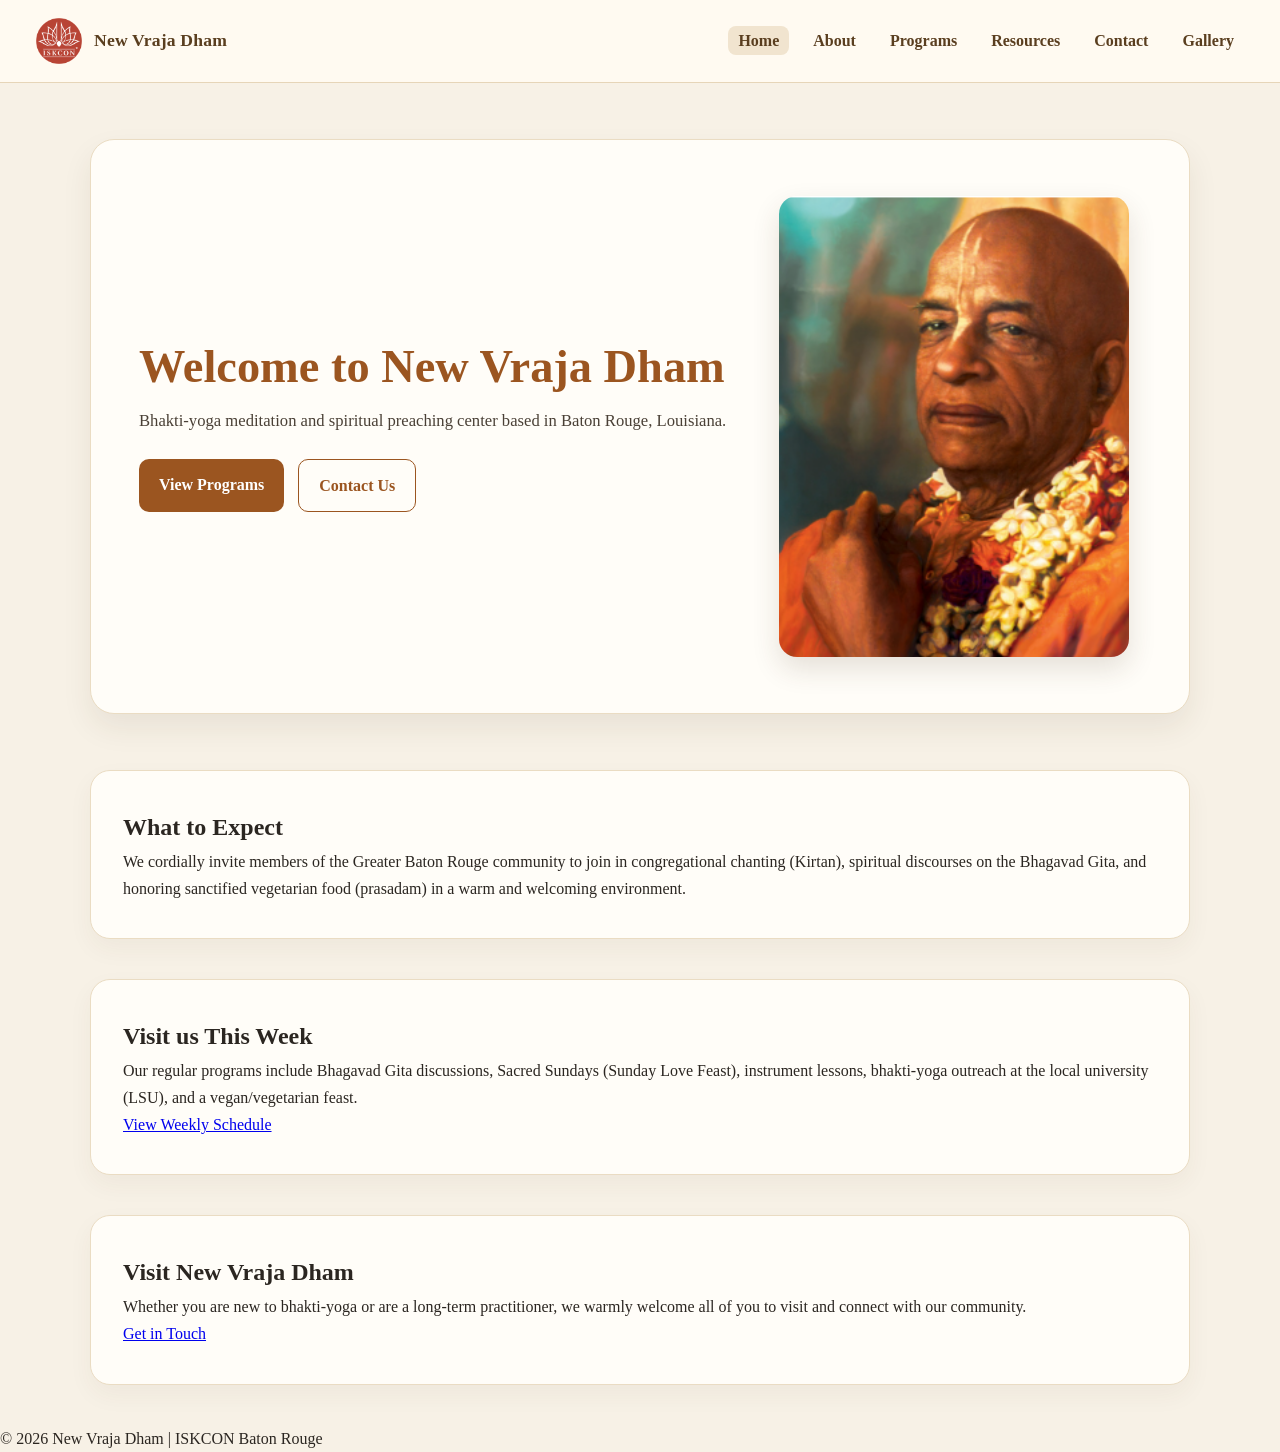
==== index.html @ 1f3022a8 "final" ====
<!DOCTYPE html>
<html lang="en">

<head>
  <meta charset="utf-8">
  <meta name="viewport" content="width=device-width, initial-scale=1.0">
  <title>New Vraja Dham | ISKCON Baton Rouge</title>
  <meta name="description" content="New Vraja Dham is an ISKCON temple and bhakti-yoga meditation center in Baton Rouge, Louisiana, offering kirtan, Bhagavad Gita discussions, prasadam, spiritual education, and community programs.">
  <meta property="og:title" content="New Vraja Dham | ISKCON Baton Rouge">
  <meta property="og:description" content="Bhakti-yoga meditation, kirtan, Bhagavad Gita discussions, prasadam, and spiritual community in Baton Rouge, Louisiana.">
  <meta property="og:type" content="website">
  <meta name="author" content="New Vraja Dham">
  <link href="https://fonts.googleapis.com/css2?family=Mukta:wght@400;600;700&display=swap" rel="stylesheet">
  <link rel="stylesheet" href="styles.css">
</head>

<body>
  <header>
    <nav class="navbar">
      <div class="logo">
        <img src="images/logo.png" alt="ISKCON logo">
        <span>New Vraja Dham</span>
      </div>
      <ul class="nav-links">
        <li><a href="index.html" class="active">Home</a></li>
        <li><a href="about.html">About</a></li>
        <li><a href="programs.html">Programs</a></li>
        <li><a href="resources.html">Resources</a></li>
        <li><a href="contact.html">Contact</a></li>
        <li><a href="gallery.html">Gallery</a></li>
      </ul>
    </nav>
  </header>

  <main>
    <section class="hero">
        <div class="hero-text">
            <h1>Welcome to New Vraja Dham</h1>
            <p>
                Bhakti-yoga meditation and spiritual preaching 
                center based in Baton Rouge, Louisiana.
            </p>
            <div class="hero-buttons">
                <a href="programs.html">View Programs</a>
                <a href="contact.html">Contact Us</a>
            </div>
        </div>
        <div class="hero-image">
            <img
                src="images/srila-prabhupada.png"
                alt="A.C. Bhaktivedanta Swami Srila Prabhupada"
            >
        </div>
    </section>
    <section class="welcome-section">
        <h2>What to Expect</h2>
        <p>
            We cordially invite members of the Greater Baton Rouge 
            community to join in congregational chanting (Kirtan), 
            spiritual discourses on the Bhagavad Gita, and honoring 
            sanctified vegetarian food (prasadam) in a warm and welcoming
            environment.
        </p>
    </section>
    <section class="schedule-preview">
        <h2>Visit us This Week</h2>
        <p>
            Our regular programs include Bhagavad Gita discussions,
            Sacred Sundays (Sunday Love Feast), instrument lessons,
            bhakti-yoga outreach at the local university (LSU), and
            a vegan/vegetarian feast.
        </p>
        <a href="programs.html">View Weekly Schedule</a>
    </section>
    <section class="visit-section">
        <h2>Visit New Vraja Dham</h2>
        <p>
            Whether you are new to bhakti-yoga or are a long-term
            practitioner, we warmly welcome all of you to visit and
            connect with our community.
        </p>
        <a href="contact.html">Get in Touch</a>
    </section>
  </main>

  <footer>
    <p>
      © 2026 New Vraja Dham | ISKCON Baton Rouge
    </p>
  </footer>

</body>
</html>
---- styles.css ----
* {
    margin: 0;
    padding: 0;
    box-sizing: border-box;
}

body {
    font-family: 'Verdana', 'sans-serif';
    background-color: #f7f1e6;
    color: #2b2621;
    line-height: 1.7;
    min-height: 100vh;
    display: flex;
    flex-direction: column;
}

.navbar {
    display: flex;
    justify-content: space-between;
    align-items: center;
    background-color: #fffaf1;
    padding: 18px 36px;
    border-bottom: 1px solid #e6d5b8;
}

.logo {
    display: flex;
    align-items: center;
    gap: 12px;
}

.logo img {
    width: 46px;
    height: 46px;
    object-fit: contain;
}

.logo span {
    color: #5a3e1f;
    font-size: 1.1rem;
    font-weight: 700;
    letter-spacing: 0.2px;
}

.navbar ul {
    list-style: none;
    display: flex;
    gap: 14px;
}

.navbar a {
    color: #5a3e1f;
    text-decoration: none;
    font-weight: 600;
    padding: 6px 10px;
    border-radius: 8px;
    transition: background-color 0.2s ease;
}

.navbar a:hover,
.navbar a.active {
    background-color: #f1e4cf;
}

.hero {
  display: flex;
  align-items: center;
  justify-content: space-between;
  gap: 40px;
  max-width: 1100px;
  margin: 56px auto;
  padding: 56px 48px;
  background-color: #fffdf8;
  border: 1px solid #eadcc3;
  border-radius: 24px;
  box-shadow: 0 14px 30px rgba(70, 52, 30, 0.08);
}

.hero-text h1 {
    font-size: 2.9rem;
    color: #9b5520;
    margin-bottom: 14px;
    line-height: 1.12;
}

.hero-text p {
    max-width: 600px;
    font-size: 1.04rem;
    color: #4a4036;
}

.hero-image {
    flex: 1;
    display: flex;
    flex-direction: column;
    align-items: center;
    text-align: center;
}

.hero-image img {
    width: 100%;
    max-width: 350px;
    border-radius: 18px;
    box-shadow: 0 12px 28px rgba(70, 52, 30, 0.14);
}

.image-caption {
    margin-top: 12px;
    max-width: 280px;
    color: #6a5744;
    font-size: 0.92rem;
    line-height: 1.45;
    font-style: italic;
}

.hero-buttons {
    display: flex;
    gap: 14px;
    margin-top: 24px;
}

.hero-buttons a {
    text-decoration: none;
    padding: 12px 20px;
    border-radius: 10px;
    font-weight: 600;
    transition: all 0.2s ease;
}

.hero-buttons a:first-child {
    background-color: #9b5520;
    color: white;
}

.hero-buttons a:last-child {
    border: 1px solid #9b5520;
    color: #9b5520;
}

.hero-buttons a:first-child:hover,
.hero-buttons a:first-child:focus {
  background-color: #7f4518;
}

.hero-buttons a:last-child:hover,
.hero-buttons a:last-child:focus {
  background-color: #f7e8d6;
}

.hero-buttons a:focus {
  outline: 3px solid #d6a35d;
  outline-offset: 3px;
}

.hero-buttons a:active {
  transform: translateY(1px);
}

main {
    flex: 1;
    width: min(100% - 32px, 1100px);
    margin: 0 auto;
}

.page-intro,
.about-section,
.schedule-section,
.visitor-info,
.resources-section,
.contact-info,
.contact-form-section,
.gallery-section,
.welcome-section,
.schedule-preview,
.visit-section {
    margin: 40px 0;
    padding: 36px 32px;
    background-color: #fffdf8;
    border: 1px solid #eadcc3;
    border-radius: 20px;
    box-shadow: 0 10px 24px rgba(70, 52, 30, 0.05);
}

.page-intro {
    text-align: center;
}

.page-intro h1 {
    color: #9b5520;
    font-size: 2.4rem;
    margin-bottom: 12px;
}

.page-intro p {
    max-width: 720px;
    margin: 0 auto;
    color: #4a4036;
}

table {
    width: 100%;
    border-collapse: collapse;
    margin-top: 24px;
}

caption {
    font-size: 1.1rem;
    font-weight: 700;
    color: #9b5520;
    margin-bottom: 16px;
}

th,
td {
    padding: 14px;
    text-align: left;
    border: 1px solid #eadcc3;
}

th {
    background-color: #f3e6d2;
    color: #5a3e1f;
}

tbody:nth-child(even) {
    background-color: #fffaf2;
}

.contact-form form {
    display: flex;
    flex-direction: column;
    gap: 14px;
    margin-top: 20px;
}

.contact-form label {
    font-weight: 600;
    color: #5a3e1f;
}

.contact-form input,
.contact-form textarea {
    width: 100%;
    padding: 12px 14px;
    border: 1px solid #d8c4a5;
    border-radius: 10px;
    font: inherit;
    color: #2b2621;
    background-color: #fffaf1;
}

.contact-form input:focus,
.contact-form textarea:focus {
  outline: 3px solid #d6a35d;
  border-color: #9b5520;
}

.contact-form textarea {
    resize: vertical;
}

.contact-form {
    align-self: flex-start;
    padding: 12px 22px;
    border: none;
    border-radius: 10px;
    background-color: #9b5520;
    color: white;
    font: inherit;
    font-weight: 600;
    cursor: pointer;
}

.contact-form button:hover,
.contact-form button:focus {
    background-color: #7f4518;
}
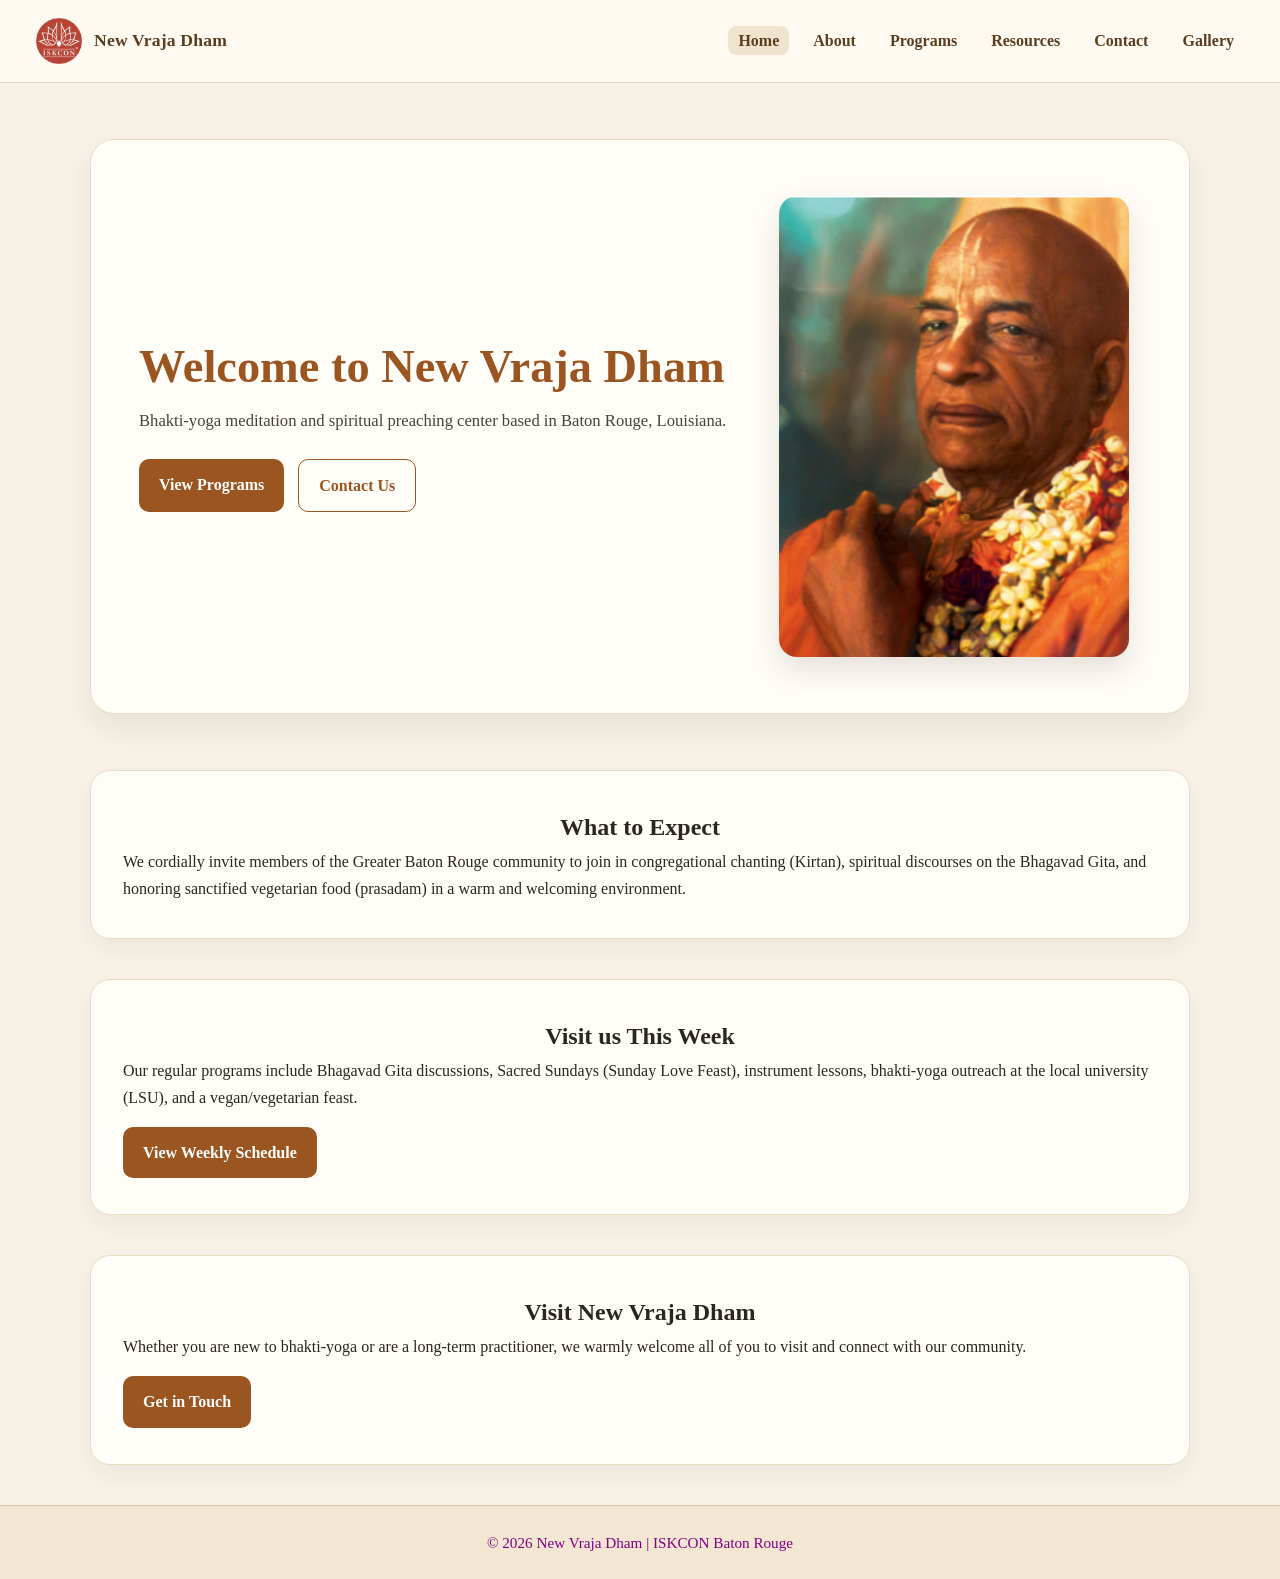
==== commit ddbf64fd: "final" ====
--- a/index.html
+++ b/index.html
@@ -53,7 +53,7 @@
         </div>
     </section>
     <section class="welcome-section">
-        <h2>What to Expect</h2>
+        <h2 align="center">What to Expect</h2>
         <p>
             We cordially invite members of the Greater Baton Rouge 
             community to join in congregational chanting (Kirtan), 
@@ -63,7 +63,7 @@
         </p>
     </section>
     <section class="schedule-preview">
-        <h2>Visit us This Week</h2>
+        <h2 align="center">Visit us This Week</h2>
         <p>
             Our regular programs include Bhagavad Gita discussions,
             Sacred Sundays (Sunday Love Feast), instrument lessons,
@@ -73,7 +73,7 @@
         <a href="programs.html">View Weekly Schedule</a>
     </section>
     <section class="visit-section">
-        <h2>Visit New Vraja Dham</h2>
+        <h2 align="center">Visit New Vraja Dham</h2>
         <p>
             Whether you are new to bhakti-yoga or are a long-term
             practitioner, we warmly welcome all of you to visit and
--- a/styles.css
+++ b/styles.css
@@ -156,6 +156,66 @@
   transform: translateY(1px);
 }
 
+.schedule-preview a,
+.visit-section a {
+  display: inline-block;
+  margin-top: 16px;
+  padding: 12px 20px;
+  background-color: #9b5520;
+  color: white;
+  text-decoration: none;
+  font-weight: 600;
+  border-radius: 10px;
+  transition: all 0.2s ease;
+}
+
+.schedule-preview a:hover,
+.visit-section a:hover,
+.schedule-preview a:focus,
+.visit-section a:focus {
+  background-color: #7f4518;
+}
+
+.schedule-preview a:focus,
+.visit-section a:focus {
+  outline: 3px solid #d6a35d;
+  outline-offset: 3px;
+}
+
+.about-nav {
+  margin: 24px auto;
+  max-width: 1100px;
+}
+
+.about-nav ul {
+  list-style: none;
+  display: flex;
+  flex-wrap: wrap;
+  gap: 12px;
+}
+
+.about-nav a {
+  display: inline-block;
+  padding: 10px 16px;
+  text-decoration: none;
+  color: #9b5520;
+  background-color: #fffdf8;
+  border: 1px solid #eadcc3;
+  border-radius: 10px;
+  font-weight: 600;
+  transition: all 0.2s ease;
+}
+
+.about-nav a:hover,
+.about-nav a:focus {
+  background-color: #f3e6d2;
+}
+
+.about-nav a:focus {
+  outline: 3px solid #d6a35d;
+  outline-offset: 3px;
+}
+
 main {
     flex: 1;
     width: min(100% - 32px, 1100px);
@@ -164,6 +224,7 @@
 
 .page-intro,
 .about-section,
+.daily-programs,
 .schedule-section,
 .visitor-info,
 .resources-section,
@@ -181,6 +242,11 @@
     box-shadow: 0 10px 24px rgba(70, 52, 30, 0.05);
 }
 
+.daily-programs h2,
+.schedule-section h2 {
+    margin-bottom: 24px;
+}
+
 .page-intro {
     text-align: center;
 }
@@ -204,15 +270,15 @@
 }
 
 caption {
-    font-size: 1.1rem;
+    font-size: 1.25rem;
     font-weight: 700;
     color: #9b5520;
-    margin-bottom: 16px;
+    margin-bottom: 18px;
 }
 
 th,
 td {
-    padding: 14px;
+    padding: 18px 14px;
     text-align: left;
     border: 1px solid #eadcc3;
 }
@@ -274,4 +340,29 @@
 .contact-form button:hover,
 .contact-form button:focus {
     background-color: #7f4518;
+}
+
+.contact-info a {
+  color: #1c6ed8;
+  text-decoration: none;
+  font-weight: 600;
+}
+
+.contact-info a:hover {
+  text-decoration: underline;
+}
+
+.contact-info a:focus {
+  outline: 3px solid #d6a35d;
+  outline-offset: 2px;
+}
+
+footer {
+  margin-top: auto;
+  padding: 24px;
+  text-align: center;
+  background-color: #f3e6d2;
+  border-top: 1px solid #d8c4a5;
+  color: purple;
+  font-size: 0.95rem;
 }
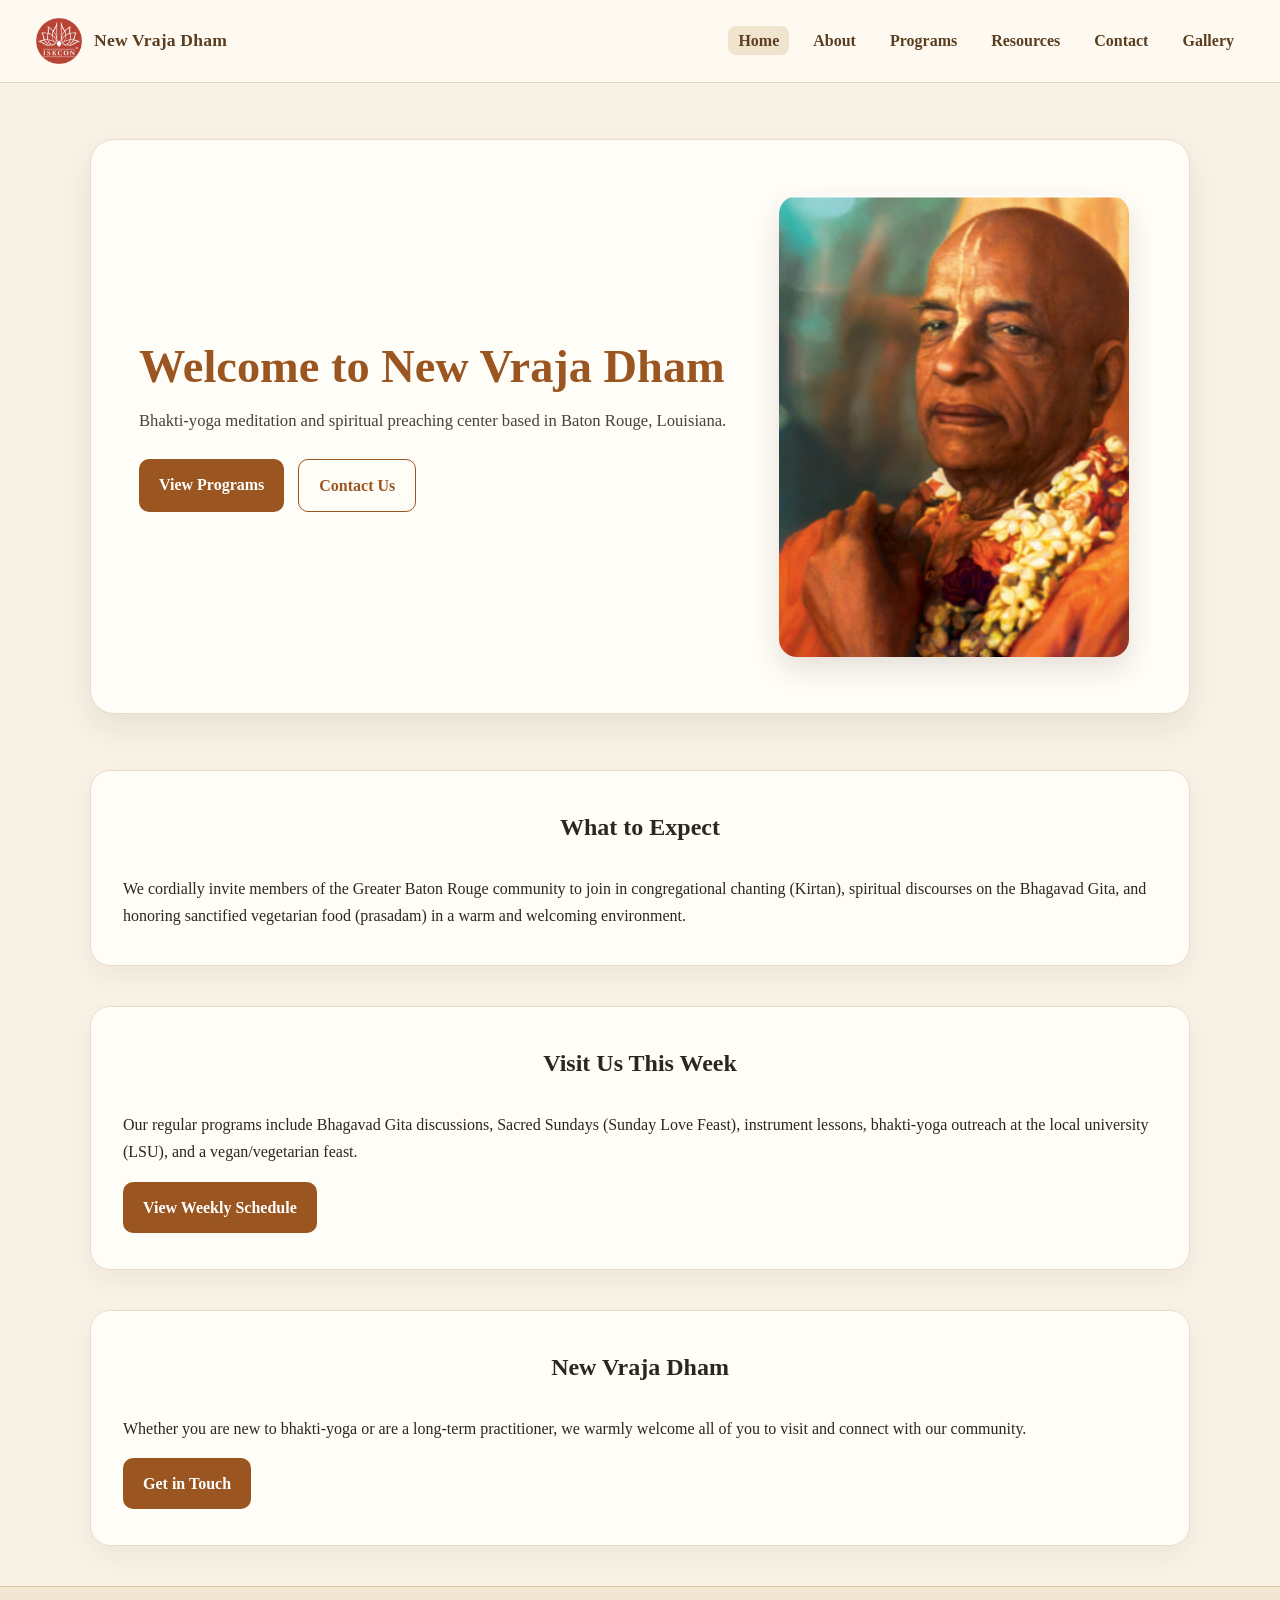
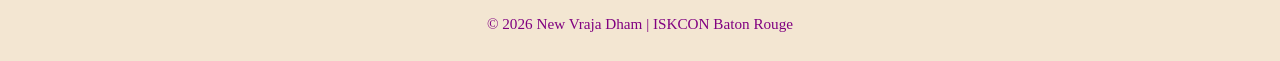
==== commit c00d0582: "final" ====
--- a/index.html
+++ b/index.html
@@ -53,7 +53,7 @@
         </div>
     </section>
     <section class="welcome-section">
-        <h2 align="center">What to Expect</h2>
+        <h2 align="center">What to Expect</h2><br>
         <p>
             We cordially invite members of the Greater Baton Rouge 
             community to join in congregational chanting (Kirtan), 
@@ -63,7 +63,7 @@
         </p>
     </section>
     <section class="schedule-preview">
-        <h2 align="center">Visit us This Week</h2>
+        <h2 align="center">Visit Us This Week</h2><br>
         <p>
             Our regular programs include Bhagavad Gita discussions,
             Sacred Sundays (Sunday Love Feast), instrument lessons,
@@ -73,7 +73,7 @@
         <a href="programs.html">View Weekly Schedule</a>
     </section>
     <section class="visit-section">
-        <h2 align="center">Visit New Vraja Dham</h2>
+        <h2 align="center">New Vraja Dham</h2><br>
         <p>
             Whether you are new to bhakti-yoga or are a long-term
             practitioner, we warmly welcome all of you to visit and
--- a/styles.css
+++ b/styles.css
@@ -183,7 +183,8 @@
 }
 
 .about-nav {
-  margin: 24px auto;
+  display: flex;
+  justify-content: center;
   max-width: 1100px;
 }
 
@@ -229,7 +230,7 @@
 .visitor-info,
 .resources-section,
 .contact-info,
-.contact-form-section,
+.contact-form,
 .gallery-section,
 .welcome-section,
 .schedule-preview,
@@ -288,7 +289,7 @@
     color: #5a3e1f;
 }
 
-tbody:nth-child(even) {
+tbody tr:nth-child(even) {
     background-color: #fffaf2;
 }
 
@@ -325,7 +326,7 @@
     resize: vertical;
 }
 
-.contact-form {
+.contact-form button {
     align-self: flex-start;
     padding: 12px 22px;
     border: none;
@@ -335,6 +336,49 @@
     font: inherit;
     font-weight: 600;
     cursor: pointer;
+    transition: background-color 0.2s ease;
+}
+
+.contact-info {
+    text-align: center;
+}
+
+.contact-methods {
+    display: flex;
+    justify-content: center;
+    flex-wrap: wrap;
+    gap: 24px;
+    margin-top: 32px;
+}
+
+.contact-item {
+    background-color: #fffaf1;
+    border: 1px solid #eadcc3;
+    border-radius: 14px;
+    padding: 22px;
+    min-width: 250px;
+    display: flex;
+    flex-direction: column;
+    gap: 8px;
+    box-shadow: 0 6px 14px rgba(70, 52, 30, 0.05);
+}
+
+.contact-label {
+    font-weight: 700;
+    color: #9b5520;
+    text-transform: uppercase;
+    letter-spacing: 0.4px;
+    font-size: 0.9rem;
+}
+
+.contact-item a {
+    color: #1c6ed8;
+    text-decoration: none;
+    font-weight: 600;
+}
+
+.contact-item a:hover {
+    text-decoration: underline;
 }
 
 .contact-form button:hover,
@@ -355,6 +399,20 @@
 .contact-info a:focus {
   outline: 3px solid #d6a35d;
   outline-offset: 2px;
+}
+
+.video-wrapper {
+    display: flex;
+    justify-content: center;
+    margin-top: 20px;
+}
+
+.video-wrapper iframe {
+    width: 560px;
+    height: 315px;
+    max-width: 100%;
+    border: none;
+    border-radius: 12px;
 }
 
 footer {
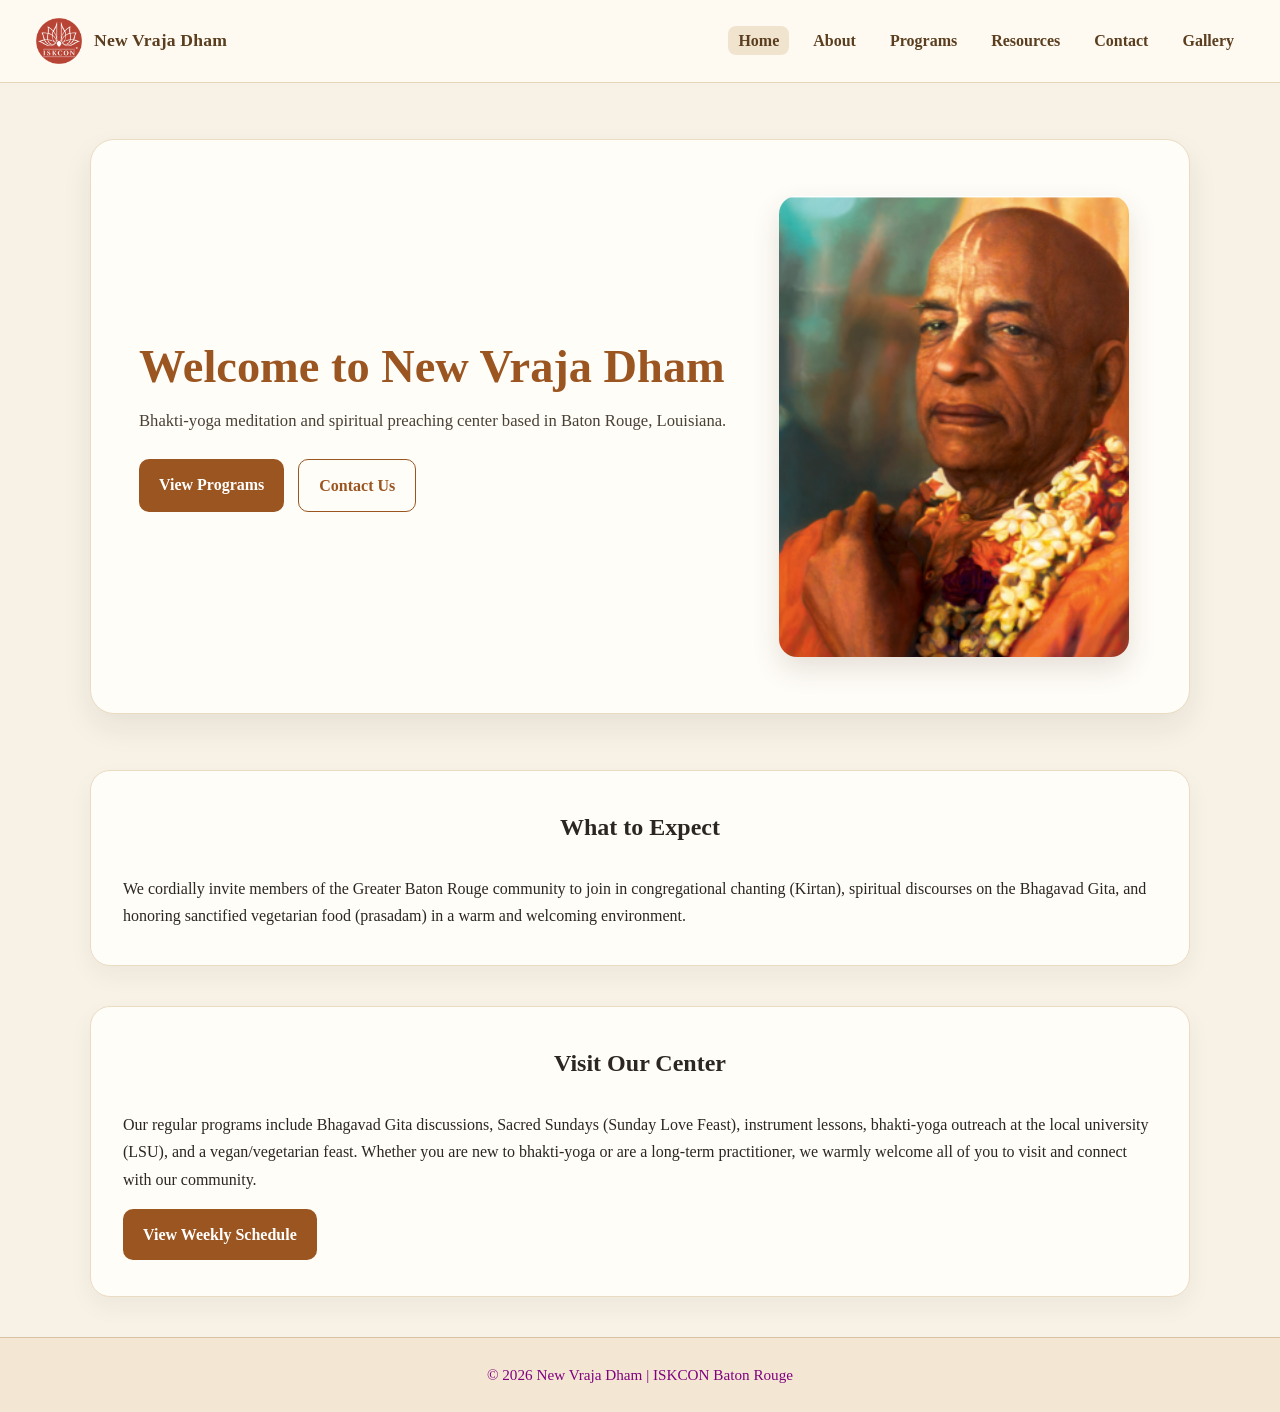
==== commit 986e2841: "final" ====
--- a/index.html
+++ b/index.html
@@ -63,23 +63,16 @@
         </p>
     </section>
     <section class="schedule-preview">
-        <h2 align="center">Visit Us This Week</h2><br>
+        <h2 align="center">Visit Our Center</h2><br>
         <p>
             Our regular programs include Bhagavad Gita discussions,
             Sacred Sundays (Sunday Love Feast), instrument lessons,
             bhakti-yoga outreach at the local university (LSU), and
-            a vegan/vegetarian feast.
+            a vegan/vegetarian feast. Whether you are new to bhakti-yoga 
+            or are a long-term practitioner, we warmly welcome all of you 
+            to visit and connect with our community.
         </p>
         <a href="programs.html">View Weekly Schedule</a>
-    </section>
-    <section class="visit-section">
-        <h2 align="center">New Vraja Dham</h2><br>
-        <p>
-            Whether you are new to bhakti-yoga or are a long-term
-            practitioner, we warmly welcome all of you to visit and
-            connect with our community.
-        </p>
-        <a href="contact.html">Get in Touch</a>
     </section>
   </main>
 
--- a/styles.css
+++ b/styles.css
@@ -415,6 +415,49 @@
     border-radius: 12px;
 }
 
+.book-list {
+    display: grid;
+    grid-template-columns: repeat(4, 1fr);
+    gap: 28px;
+    margin-top: 32px;
+}
+
+.book-card {
+    display: flex;
+    flex-direction: column;
+    align-items: center;
+    text-align: center;
+}
+
+.book-card img {
+    width: 100%;
+    max-width: 180px;
+    height: 260px;
+    object-fit: cover;
+    border-radius: 10px;
+    box-shadow: 0 8px 18px rgba(70, 52, 30, 0.12);
+    transition: transform 0.2s ease;
+}
+
+.book-card img:hover {
+    transform: translateY(-4px);
+}
+
+.book-card h3 {
+    margin-top: 12px;
+    font-size: 1rem;
+    line-height: 1.4;
+}
+
+.book-card a {
+    text-decoration: none;
+    color: #9b5520;
+}
+
+.book-card a:hover {
+    color: #7f4518;
+}
+
 footer {
   margin-top: auto;
   padding: 24px;
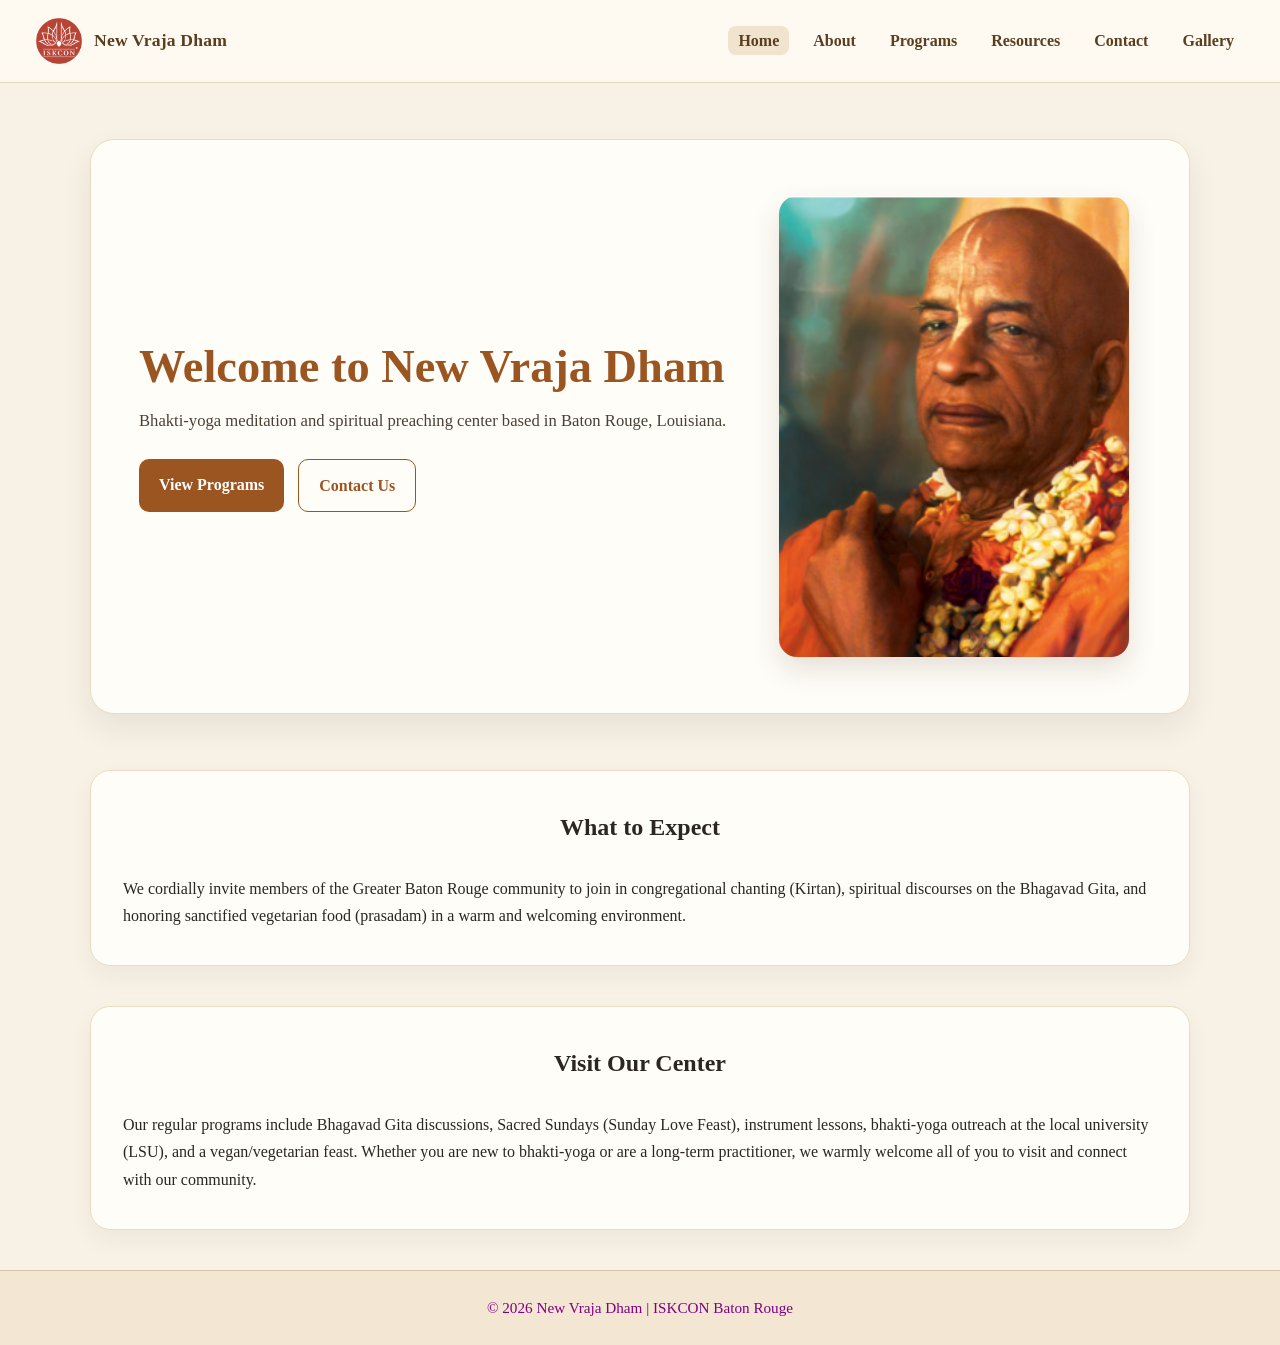
==== commit 736ff44c: "final" ====
--- a/index.html
+++ b/index.html
@@ -72,7 +72,6 @@
             or are a long-term practitioner, we warmly welcome all of you 
             to visit and connect with our community.
         </p>
-        <a href="programs.html">View Weekly Schedule</a>
     </section>
   </main>
 
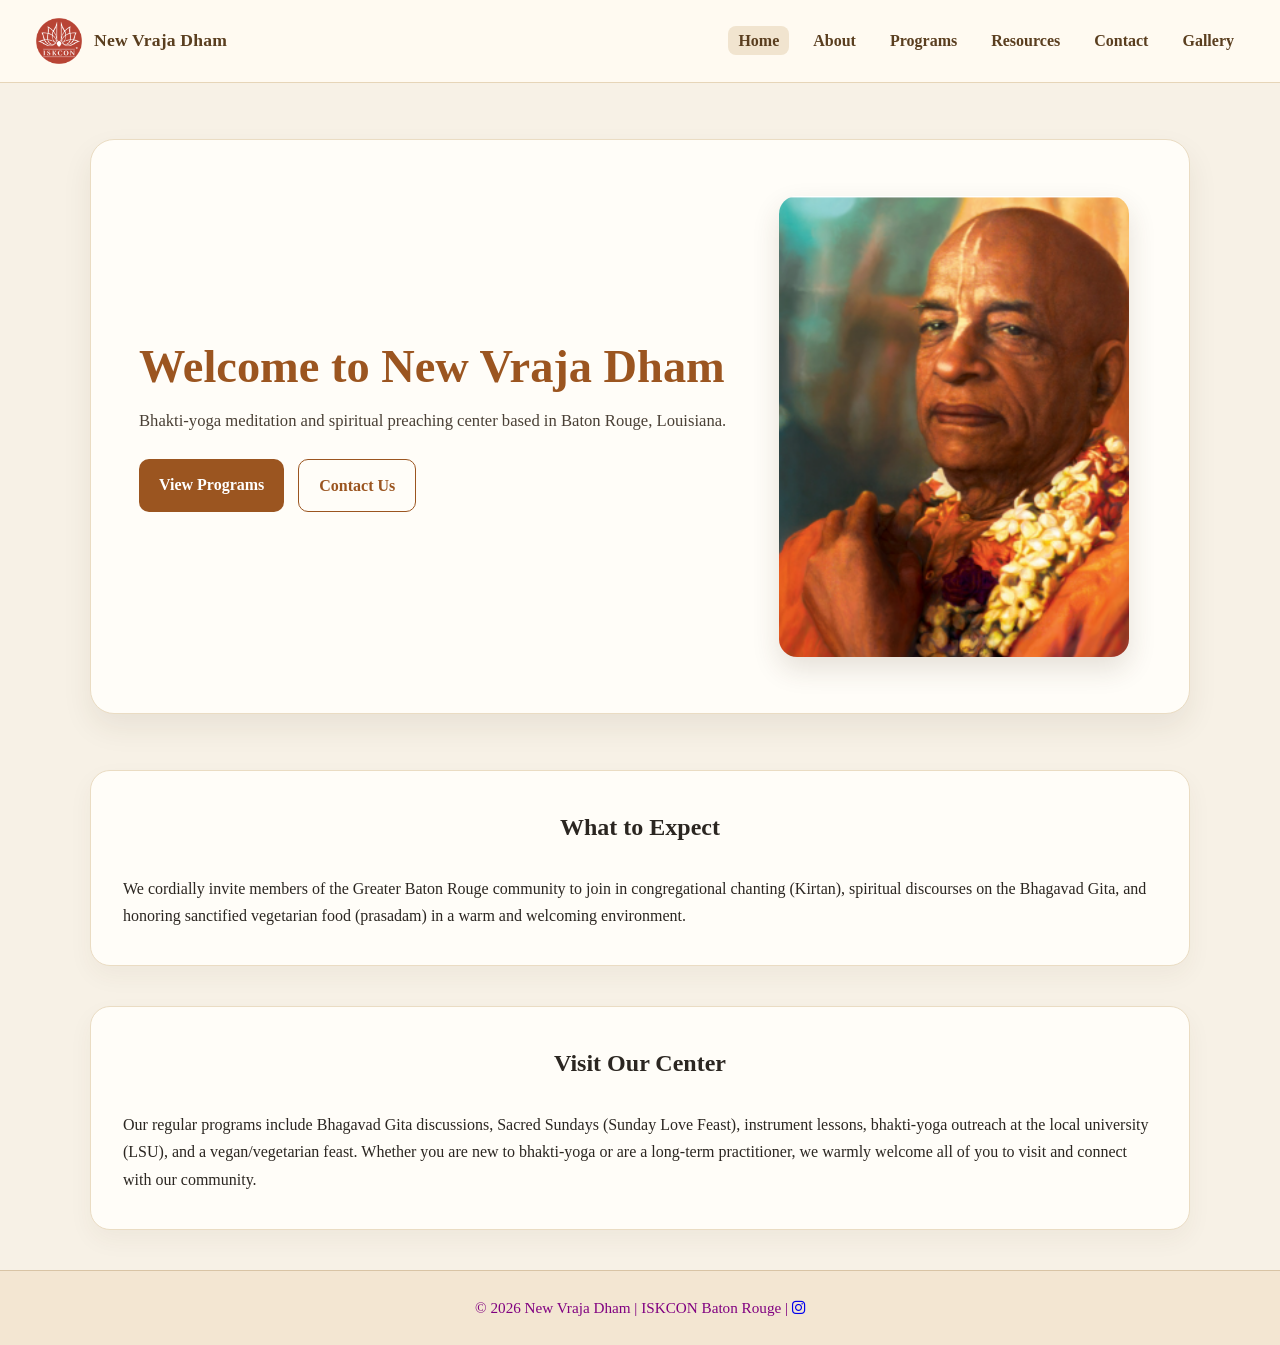
==== commit 34014e02: "feat: add instagram to footer" ====
--- a/index.html
+++ b/index.html
@@ -12,6 +12,7 @@
   <meta name="author" content="New Vraja Dham">
   <link href="https://fonts.googleapis.com/css2?family=Mukta:wght@400;600;700&display=swap" rel="stylesheet">
   <link rel="stylesheet" href="styles.css">
+  <link rel="stylesheet" href="https://cdnjs.cloudflare.com/ajax/libs/font-awesome/6.7.2/css/all.min.css"/>
 </head>
 
 <body>
@@ -77,7 +78,10 @@
 
   <footer>
     <p>
-      © 2026 New Vraja Dham | ISKCON Baton Rouge
+      © 2026 New Vraja Dham | ISKCON Baton Rouge |
+    <a href="https://www.instagram.com/iskconbatonrouge/" target="_blank" rel="noopener noreferrer" class="social-link">
+      <i class="fa-brands fa-instagram"></i>
+    </a>
     </p>
   </footer>
 
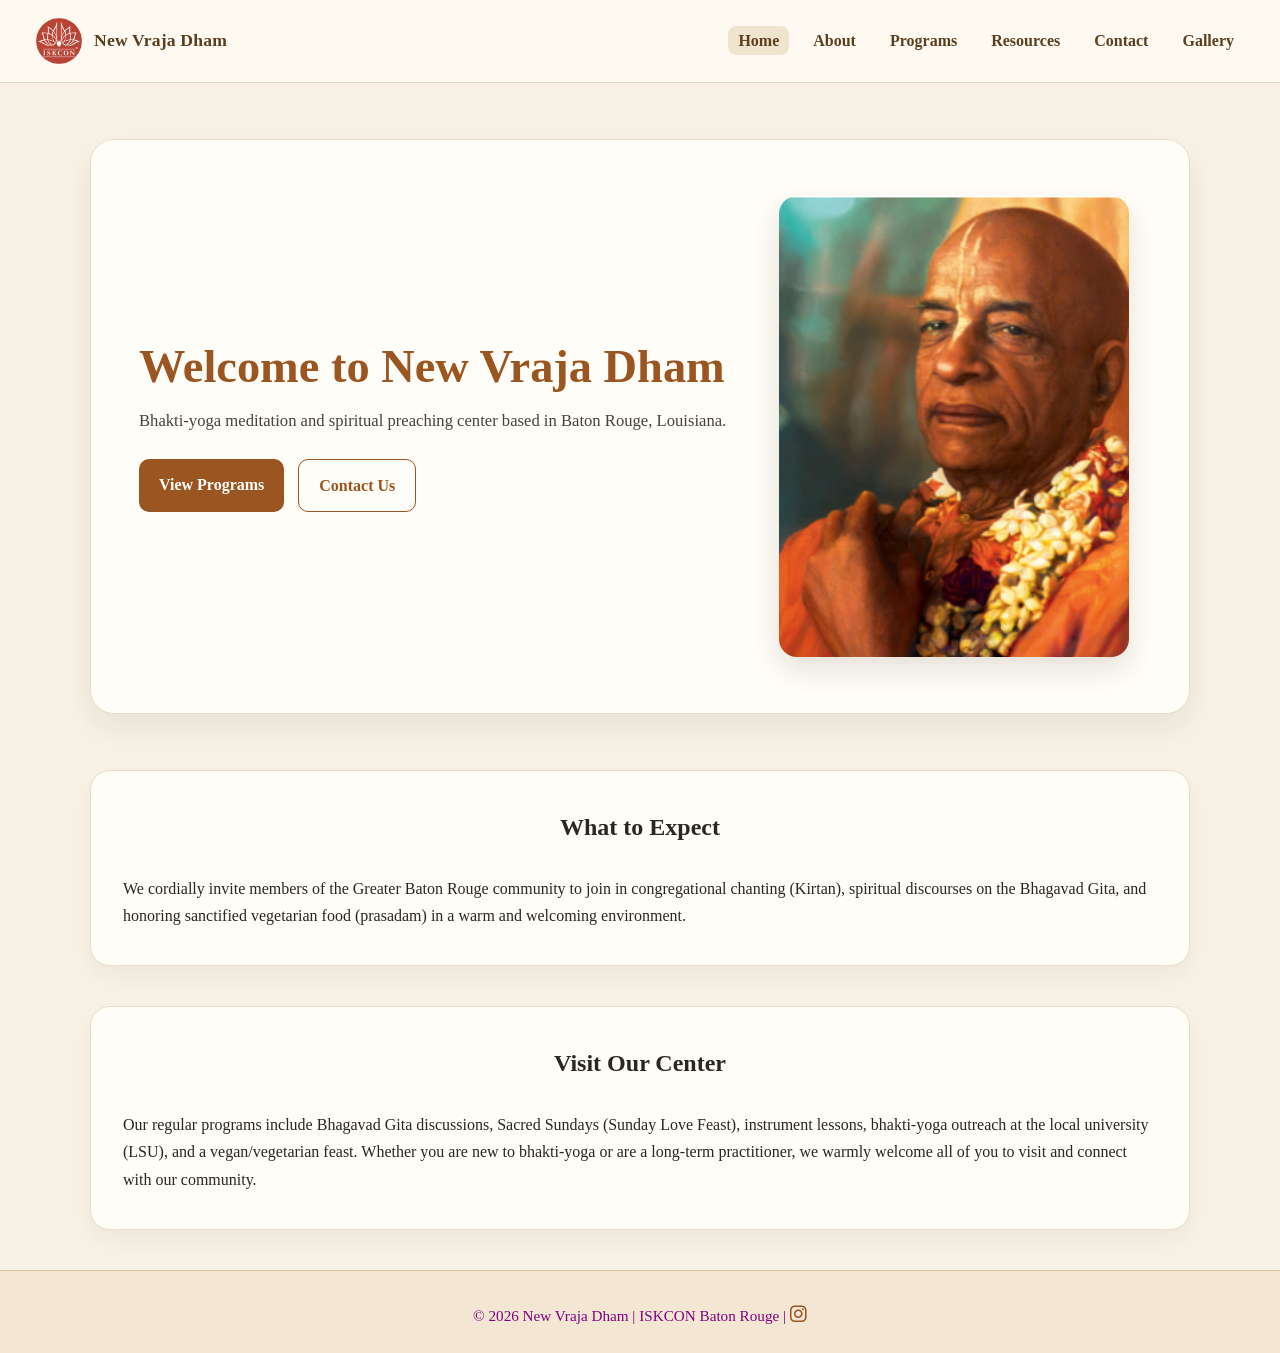
==== commit 5029d3ca: "final" ====
--- a/index.html
+++ b/index.html
@@ -4,12 +4,12 @@
 <head>
   <meta charset="utf-8">
   <meta name="viewport" content="width=device-width, initial-scale=1.0">
-  <title>New Vraja Dham | ISKCON Baton Rouge</title>
   <meta name="description" content="New Vraja Dham is an ISKCON temple and bhakti-yoga meditation center in Baton Rouge, Louisiana, offering kirtan, Bhagavad Gita discussions, prasadam, spiritual education, and community programs.">
   <meta property="og:title" content="New Vraja Dham | ISKCON Baton Rouge">
   <meta property="og:description" content="Bhakti-yoga meditation, kirtan, Bhagavad Gita discussions, prasadam, and spiritual community in Baton Rouge, Louisiana.">
   <meta property="og:type" content="website">
   <meta name="author" content="New Vraja Dham">
+  <title>New Vraja Dham | ISKCON Baton Rouge</title>
   <link href="https://fonts.googleapis.com/css2?family=Mukta:wght@400;600;700&display=swap" rel="stylesheet">
   <link rel="stylesheet" href="styles.css">
   <link rel="stylesheet" href="https://cdnjs.cloudflare.com/ajax/libs/font-awesome/6.7.2/css/all.min.css"/>
--- a/styles.css
+++ b/styles.css
@@ -466,4 +466,22 @@
   border-top: 1px solid #d8c4a5;
   color: purple;
   font-size: 0.95rem;
+}
+
+.social-link {
+    display: inline-flex;
+    align-items: center;
+    gap: 8px;
+    margin-top: 10px;
+    color: #9b5520;
+    text-decoration: none;
+    font-weight: 600;
+}
+
+.social-link:hover {
+    color: #7f4518;
+}
+
+.social-link i {
+    font-size: 1.2rem;
 }
